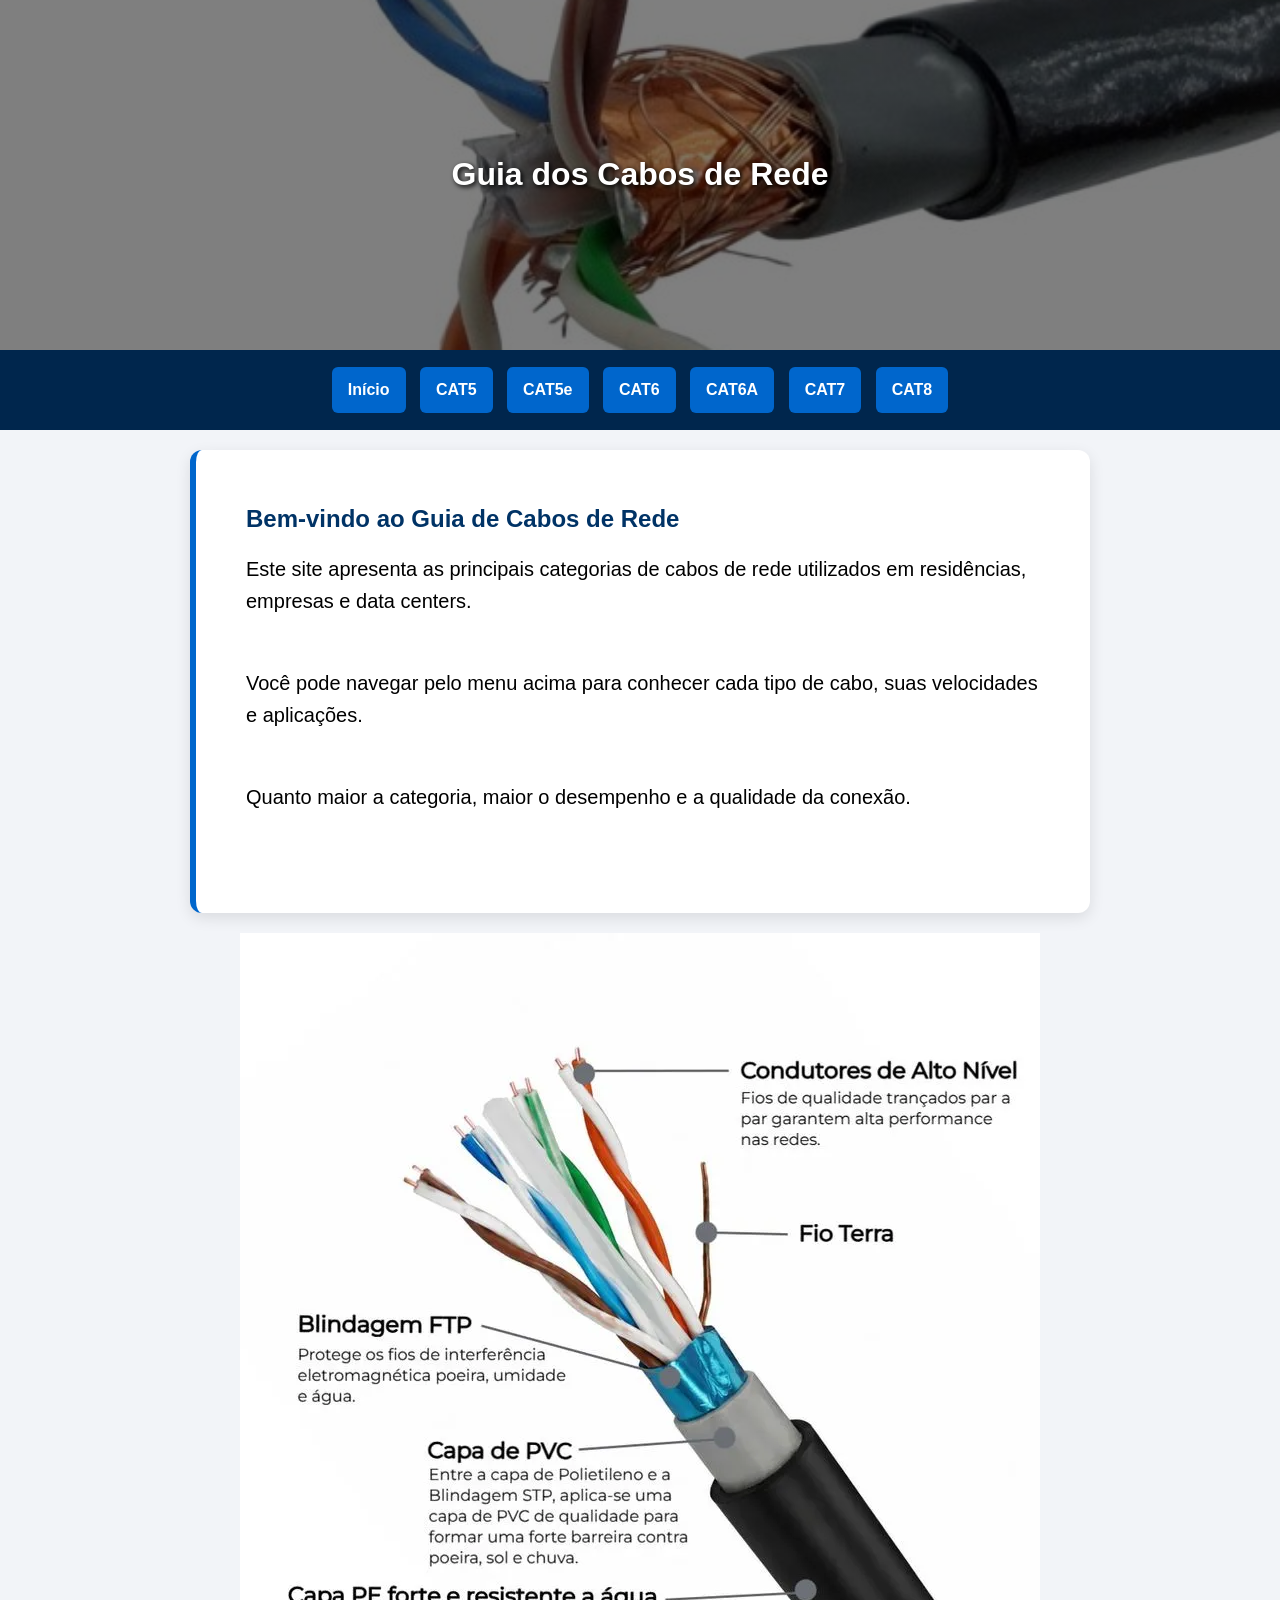
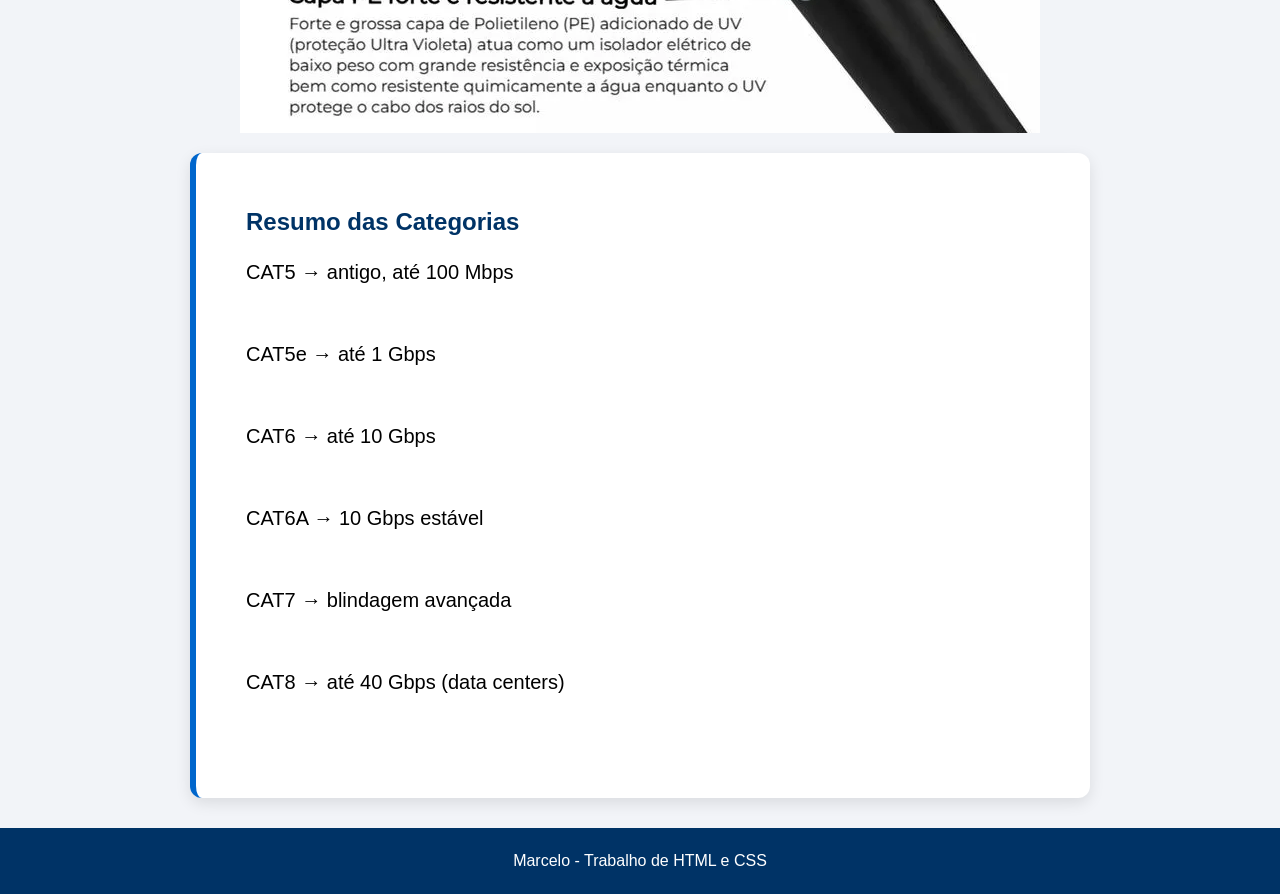
==== index.html @ ba2620e1 "desenvolvimento colocado imagens" ====
<!DOCTYPE html>
<html lang="pt-BR">
<head>
    <meta charset="UTF-8">
    <title>Guia dos Cabos de Rede</title>
    <link rel="stylesheet" href="style.css">
</head>

<body>

<div class="cabecalho">
    <h1>Guia dos Cabos de Rede</h1>
</div>

<div class="menu">
    <a href="index.html">Início</a>
    <a href="cat5.html">CAT5</a>
    <a href="cat5e.html">CAT5e</a>
    <a href="cat6.html">CAT6</a>
    <a href="cat6a.html">CAT6A</a>
    <a href="cat7.html">CAT7</a>
    <a href="cat8.html">CAT8</a>
</div>

<div class="apresentacao">
    <h2>Bem-vindo ao Guia de Cabos de Rede</h2>

    <p>
        Este site apresenta as principais categorias de cabos de rede utilizados em residências, empresas e data centers.
    </p>

    <p>
        Você pode navegar pelo menu acima para conhecer cada tipo de cabo, suas velocidades e aplicações.
    </p>

    <p>
        Quanto maior a categoria, maior o desempenho e a qualidade da conexão.
    </p>
</div>
   <div class="imagem-centro">
        <img src="img/cabo blindado.webp" alt="Cabo Blindado">
        
    </div>

<div class="conteudo">
    <h2>Resumo das Categorias</h2>

    <p>CAT5 → antigo, até 100 Mbps</p>
    <p>CAT5e → até 1 Gbps</p>
    <p>CAT6 → até 10 Gbps</p>
    <p>CAT6A → 10 Gbps estável</p>
    <p>CAT7 → blindagem avançada</p>
    <p>CAT8 → até 40 Gbps (data centers)</p>
</div>

<div class="rodape">
    <p>Marcelo - Trabalho de HTML e CSS</p>
</div>

</body>
</html>
---- style.css ----
* {
    margin: 0;
    padding: 0;
    box-sizing: border-box;
    font-family: Arial, sans-serif;
}

body {
    background-color: #f2f4f8;
    line-height: 1.6;
}

/* CABEÇALHO */
.cabecalho {
    background: linear-gradient(rgba(0,0,0,0.5),
    rgba(0,0,0,0.5)),
    url("img/cabo de rede.jpg");

    background-size: cover;
    background-position: center;

    height: 350px;

    display: flex;
    justify-content: center;
    align-items: center;

    color: white;
}
.imagem-centro{
    height: 800px;

     display: flex;
    justify-content: center;
    align-items: center;
    

}

.cabecalho h1 {
    font-size: 32px;
    text-shadow: 2px 2px 5px black;
}


/* MENU */
.menu {
    background-color: #00264d;
    text-align: center;
    padding: 12px;
    position: sticky;
    top: 0;
    z-index: 1000;
}

.menu a {
    color: white;
    text-decoration: none;
    background-color: #0066cc;
    padding: 10px 16px;
    margin: 5px;
    border-radius: 6px;
    display: inline-block;
    transition: 0.3s;
    font-weight: bold;
}

.menu a:hover {
    background-color: #0099ff;
    transform: scale(1.05);
}

/* CONTEÚDO (CARDS PROFISSIONAIS) */
.apresentacao,
.conteudo {
    width: 90%;
    max-width: 900px;
    margin: 20px auto;
    background-color: white;
    padding: 50px;
    border-radius: 12px;
    box-shadow: 0 5px 15px rgba(0,0,0,0.1);
    border-left: 6px solid #0066cc;
}

.apresentacao h2,
.conteudo h2 {
    color: #003366;
    margin-bottom: 15px;
}

.apresentacao p,
.conteudo p {
    margin-bottom: 50px;
    font-size: 20px;
}

/* BOTÃO VOLTAR */
.voltar {
    display: inline-block;
    margin-top: 15px;
    background-color: #0066cc;
    color: white;
    text-decoration: none;
    padding: 10px 18px;
    border-radius: 6px;
    transition: 0.3s;
    font-weight: bold;
}

.voltar:hover {
    background-color: #0099ff;
    transform: scale(1.05);
}

/* RODAPÉ */
.rodape {
    background-color: #003366;
    color: white;
    text-align: center;
    padding: 20px;
    margin-top: 30px;
}

/* RESPONSIVO */
@media (max-width: 500px) {
    .menu a {
        display: block;
        margin: 8px auto;
        width: 80%;
    }

    .cabecalho h1 {
        font-size: 24px;
    }
}
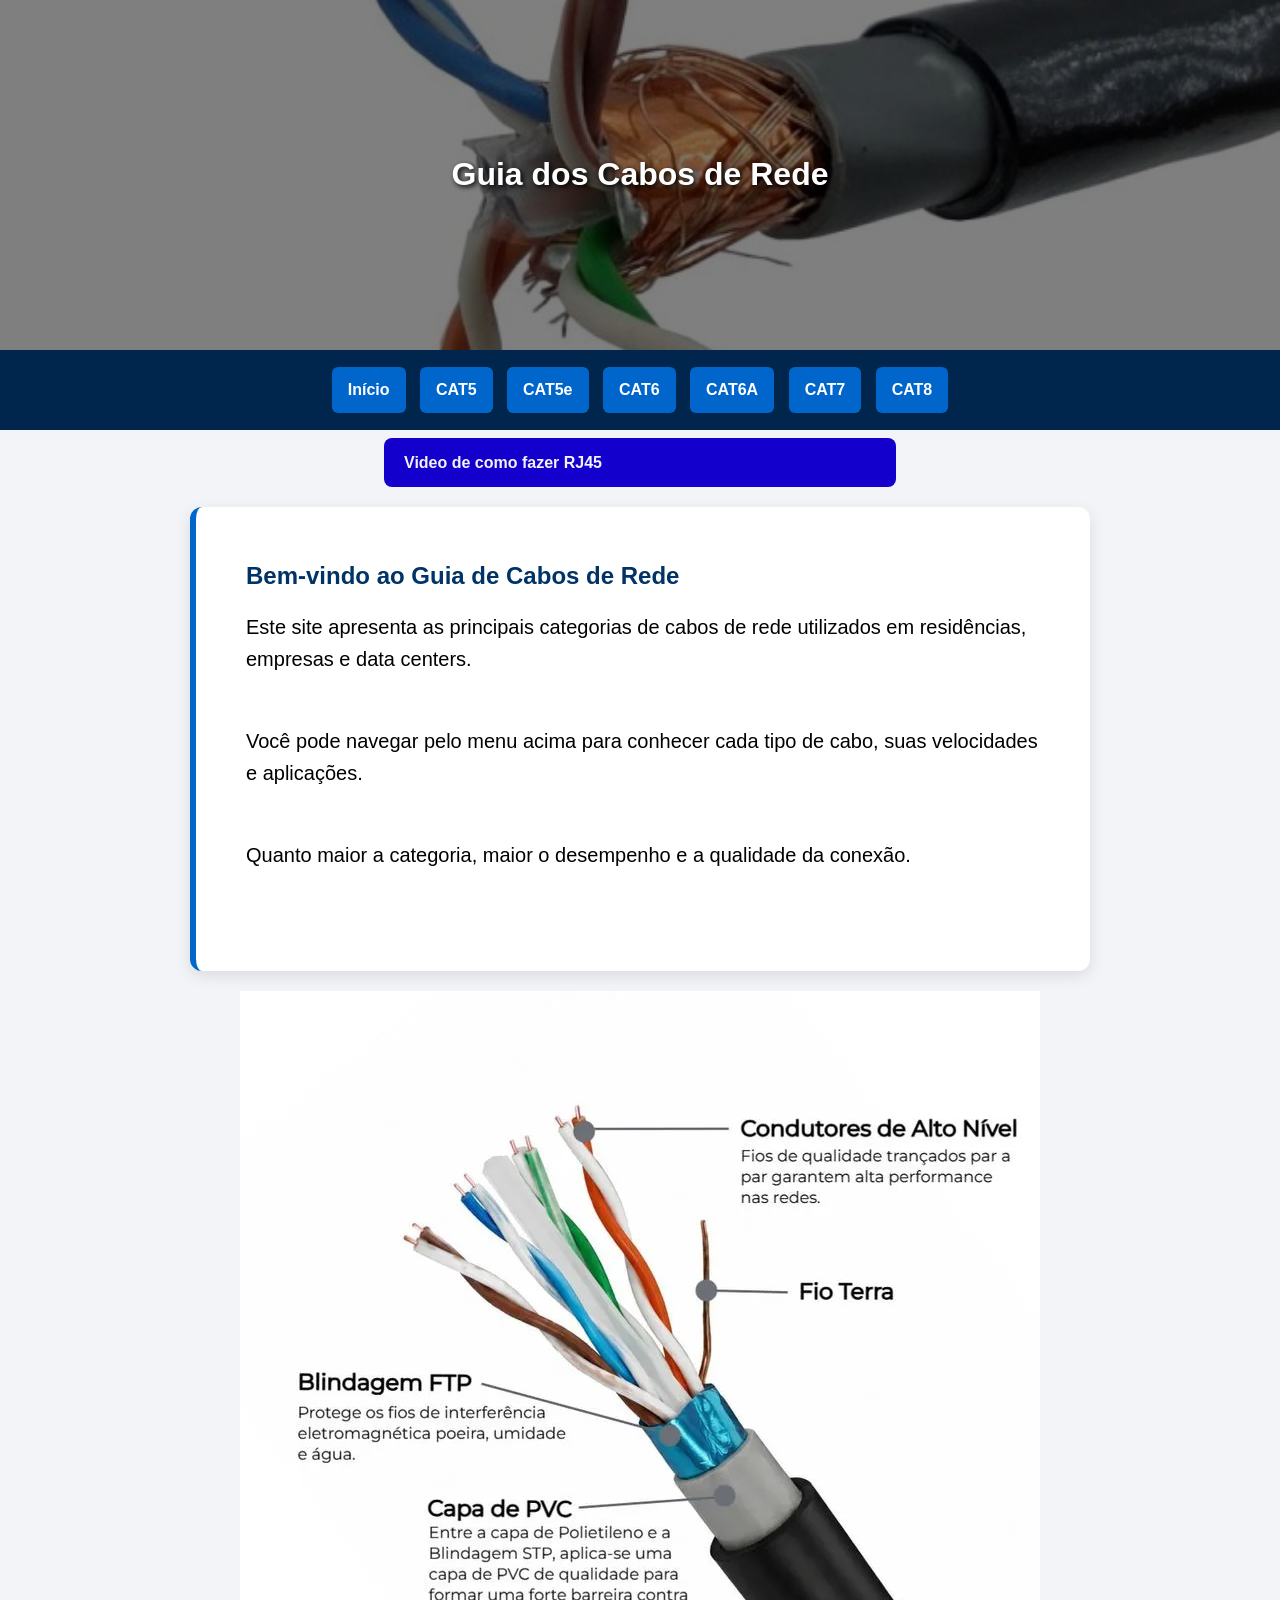
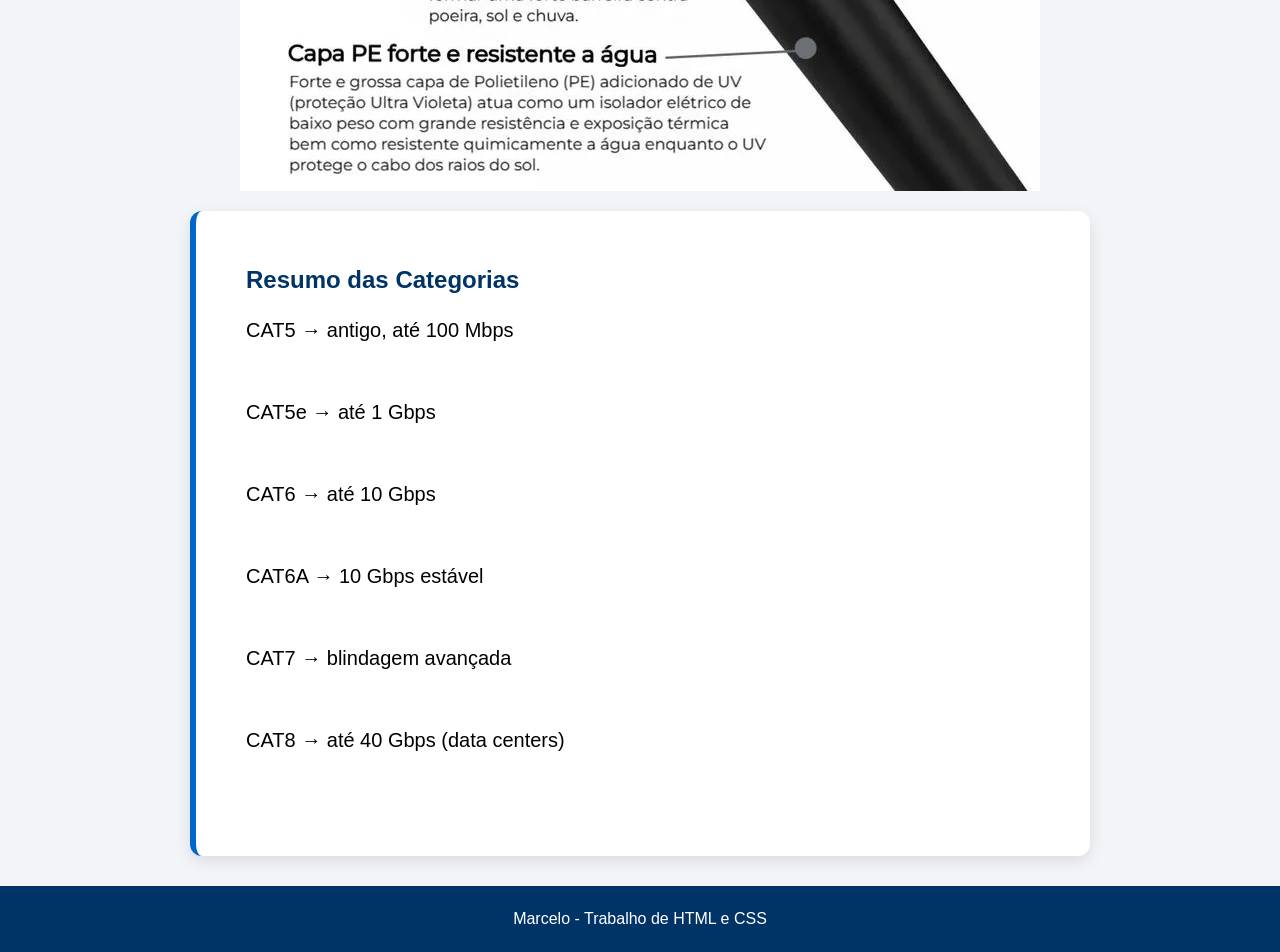
==== commit 34ccf07a: "video Emplementado botão vídeo youtube" ====
--- a/index.html
+++ b/index.html
@@ -21,6 +21,10 @@
     <a href="cat7.html">CAT7</a>
     <a href="cat8.html">CAT8</a>
 </div>
+<a class="botao-video" href="https://www.youtube.com/watch?v=OT_5EjDfD6M" target="_blank">
+    
+Video de como fazer RJ45
+</a>
 
 <div class="apresentacao">
     <h2>Bem-vindo ao Guia de Cabos de Rede</h2>
--- a/style.css
+++ b/style.css
@@ -29,10 +29,11 @@
 }
 .imagem-centro{
     height: 800px;
-
      display: flex;
     justify-content: center;
     align-items: center;
+    
+    
     
 
 }
@@ -81,6 +82,26 @@
     border-radius: 12px;
     box-shadow: 0 5px 15px rgba(0,0,0,0.1);
     border-left: 6px solid #0066cc;
+}
+.botao-video {
+    display: inline-block;
+    background-color: #1400cc;
+    color: rgb(242, 242, 248);
+    padding: 12px 20px;
+    border-radius: 8px;
+    text-decoration: none;
+    display: block;
+        margin: 8px auto;
+        width: 40%;
+    font-weight: bold;
+    transition: 0.3s;
+    display: block;
+       
+}
+
+.botao-video:hover {
+    background-color: #041785;
+    transform: scale(1.05);
 }
 
 .apresentacao h2,
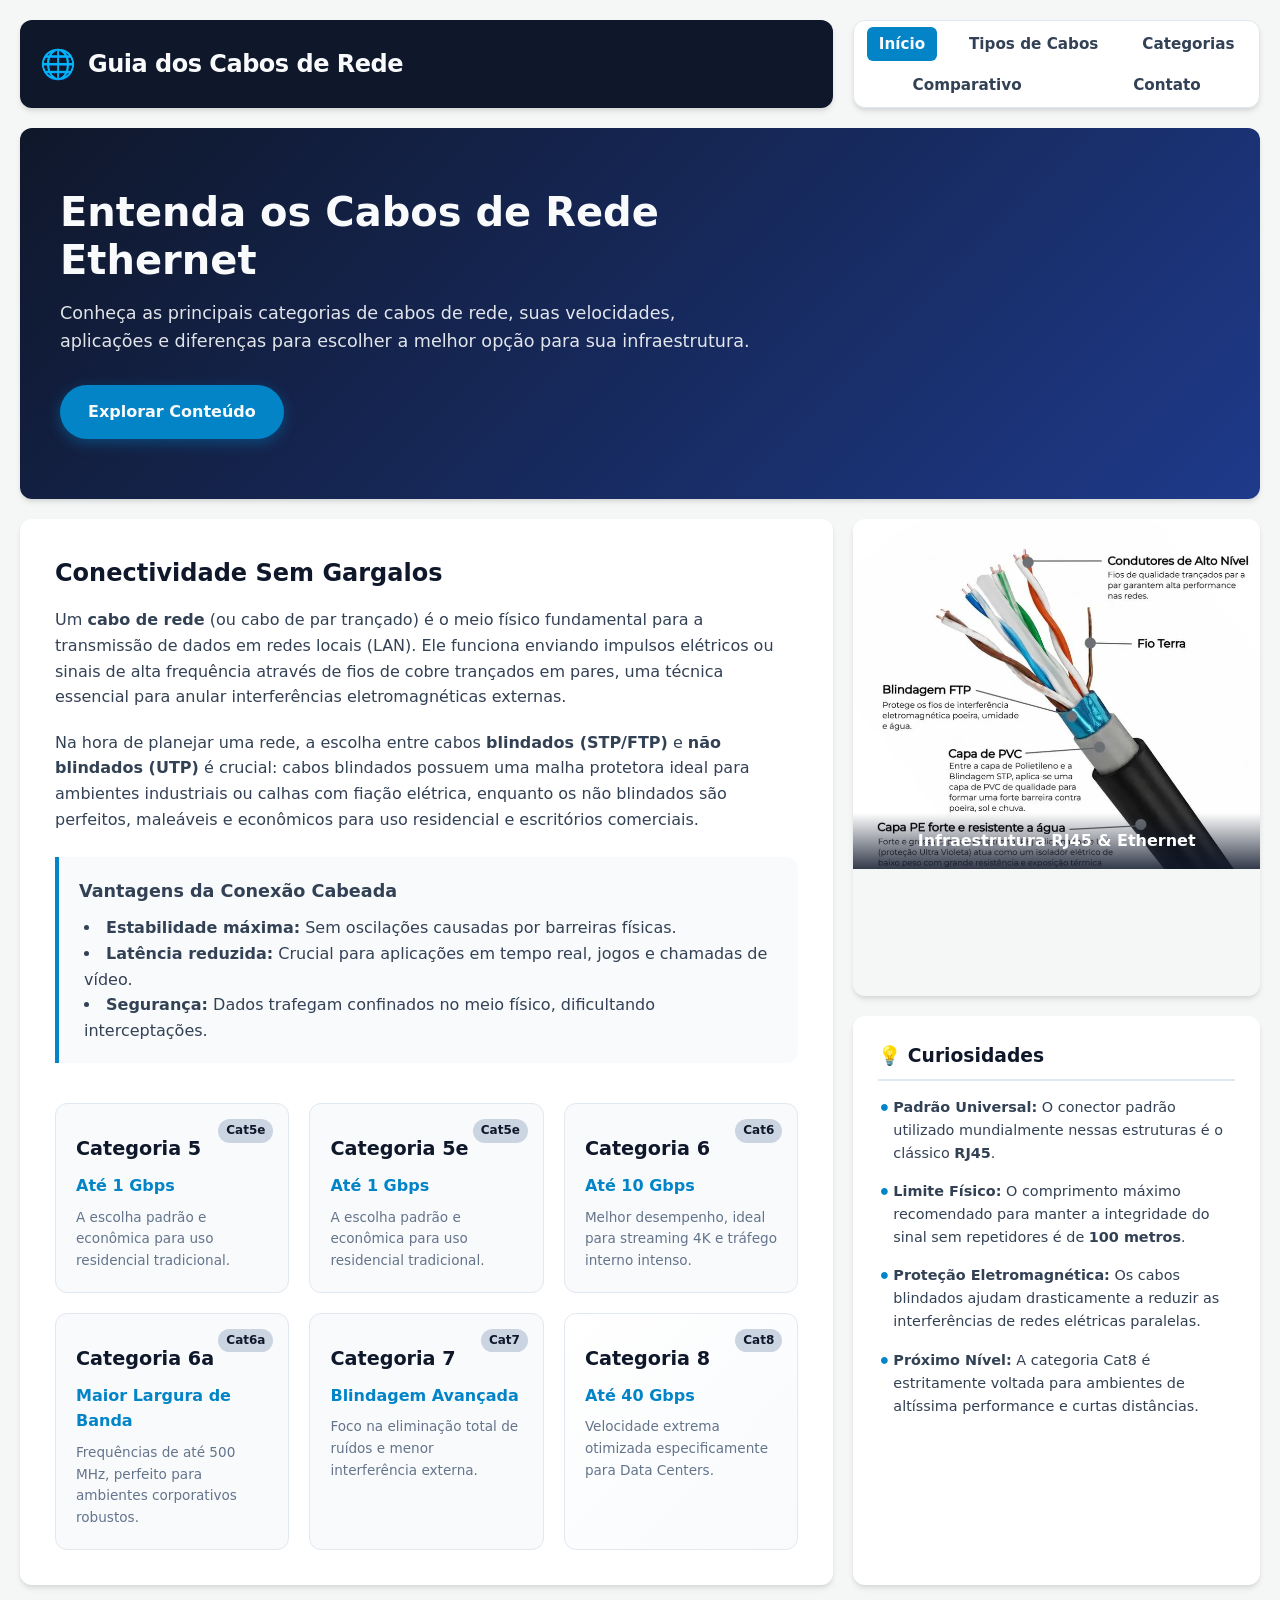
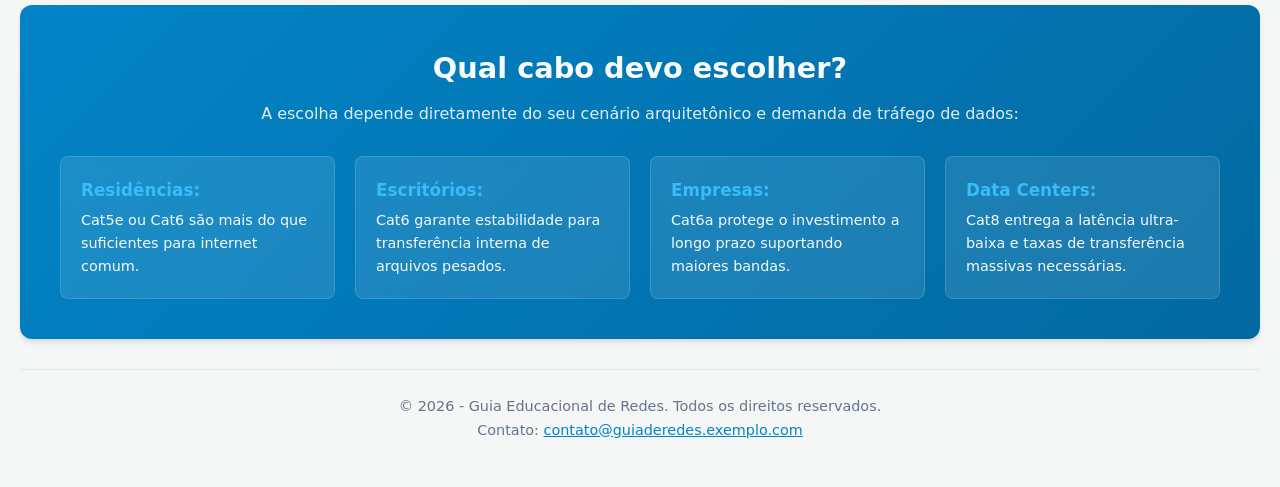
==== commit 20299abf: "Versão 3.0 FINAL Versão finalizada" ====
--- a/index.html
+++ b/index.html
@@ -2,64 +2,242 @@
 <html lang="pt-BR">
 <head>
     <meta charset="UTF-8">
-    <title>Guia dos Cabos de Rede</title>
+    <meta name="viewport" content="width=device-width, initial-scale=1.0">
+    <meta name="description" content="Guia educacional sobre cabos de rede Ethernet: categorias, velocidades e aplicações para escolher a melhor opção de infraestrutura.">
+    <title>Guia dos Cabos de Rede - Educacional</title>
     <link rel="stylesheet" href="style.css">
 </head>
-
 <body>
 
-<div class="cabecalho">
-    <h1>Guia dos Cabos de Rede</h1>
-</div>
-
-<div class="menu">
-    <a href="index.html">Início</a>
-    <a href="cat5.html">CAT5</a>
-    <a href="cat5e.html">CAT5e</a>
-    <a href="cat6.html">CAT6</a>
-    <a href="cat6a.html">CAT6A</a>
-    <a href="cat7.html">CAT7</a>
-    <a href="cat8.html">CAT8</a>
-</div>
-<a class="botao-video" href="https://www.youtube.com/watch?v=OT_5EjDfD6M" target="_blank">
-    
-Video de como fazer RJ45
-</a>
-
-<div class="apresentacao">
-    <h2>Bem-vindo ao Guia de Cabos de Rede</h2>
-
-    <p>
-        Este site apresenta as principais categorias de cabos de rede utilizados em residências, empresas e data centers.
-    </p>
-
-    <p>
-        Você pode navegar pelo menu acima para conhecer cada tipo de cabo, suas velocidades e aplicações.
-    </p>
-
-    <p>
-        Quanto maior a categoria, maior o desempenho e a qualidade da conexão.
-    </p>
-</div>
-   <div class="imagem-centro">
-        <img src="img/cabo blindado.webp" alt="Cabo Blindado">
-        
+    <!--
+    ====================================================
+    LINK DE ACESSIBILIDADE (SKIP LINK)
+
+    Permite que usuários de teclado/leitor de tela
+    pulem direto para o conteúdo principal, sem
+    precisar passar por todo o menu.
+    ====================================================
+    -->
+    <a href="#main-content" class="skip-link">Pular para o conteúdo principal</a>
+
+    <div class="grid-container">
+
+        <!--
+        ====================================================
+        CABEÇALHO (HEADER)
+
+        Exibe o logotipo e o título principal do site.
+        ====================================================
+        -->
+        <header class="header">
+            <div class="logo">
+                <span class="logo-icon" aria-hidden="true">🌐</span>
+                <h1>Guia dos Cabos de Rede</h1>
+            </div>
+        </header>
+
+        <!--
+        ====================================================
+        MENU PRINCIPAL (NAV)
+
+        Responsável pela navegação entre todas as seções
+        da página. Cada link aponta para um ID existente
+        no documento.
+        ====================================================
+        -->
+        <nav class="menu" aria-label="Navegação principal">
+            <ul>
+                <li><a href="#inicio" class="active">Início</a></li>
+                <li><a href="#tipos">Tipos de Cabos</a></li>
+                <li><a href="#categorias">Categorias</a></li>
+                <li><a href="#comparativo">Comparativo</a></li>
+                <li><a href="#contato">Contato</a></li>
+            </ul>
+        </nav>
+
+        <!--
+        ====================================================
+        HERO / BANNER DE ABERTURA
+
+        Chamada inicial que resume o propósito da página
+        e convida o usuário a explorar o conteúdo.
+        ====================================================
+        -->
+        <section class="hero" id="inicio">
+            <div class="hero-content">
+                <h2>Entenda os Cabos de Rede Ethernet</h2>
+                <p>Conheça as principais categorias de cabos de rede, suas velocidades, aplicações e diferenças para escolher a melhor opção para sua infraestrutura.</p>
+                <a href="#main-content" class="btn-hero">Explorar Conteúdo</a>
+            </div>
+        </section>
+
+        <!--
+        ====================================================
+        CONTEÚDO PRINCIPAL (MAIN)
+
+        Contém a introdução sobre cabos de rede (tipos
+        blindados x não blindados) e a grade de categorias
+        disponíveis (Cat5e a Cat8).
+        ====================================================
+        -->
+        <main class="main" id="main-content">
+
+            <!-- Introdução: explica o que é um cabo de rede e os tipos existentes -->
+            <section class="intro-section" id="tipos">
+                <h2>Conectividade Sem Gargalos</h2>
+                <p>Um <strong>cabo de rede</strong> (ou cabo de par trançado) é o meio físico fundamental para a transmissão de dados em redes locais (LAN). Ele funciona enviando impulsos elétricos ou sinais de alta frequência através de fios de cobre trançados em pares, uma técnica essencial para anular interferências eletromagnéticas externas.</p>
+
+                <p>Na hora de planejar uma rede, a escolha entre cabos <strong>blindados (STP/FTP)</strong> e <strong>não blindados (UTP)</strong> é crucial: cabos blindados possuem uma malha protetora ideal para ambientes industriais ou calhas com fiação elétrica, enquanto os não blindados são perfeitos, maleáveis e econômicos para uso residencial e escritórios comerciais.</p>
+
+                <div class="advantages">
+                    <h3>Vantagens da Conexão Cabeada</h3>
+                    <ul>
+                        <li><strong>Estabilidade máxima:</strong> Sem oscilações causadas por barreiras físicas.</li>
+                        <li><strong>Latência reduzida:</strong> Crucial para aplicações em tempo real, jogos e chamadas de vídeo.</li>
+                        <li><strong>Segurança:</strong> Dados trafegam confinados no meio físico, dificultando interceptações.</li>
+                    </ul>
+                </div>
+            </section>
+
+            <!-- Grade de categorias: cartões clicáveis para cada categoria de cabo -->
+            <section class="categories-grid" id="categorias" aria-labelledby="categorias-titulo">
+                <h2 id="categorias-titulo" class="visually-hidden">Categorias de Cabos</h2>
+
+                <a href="cat5.html" class="card">
+                    <span class="card-badge">Cat5e</span>
+                    <h3>Categoria 5</h3>
+                    <p class="speed">Até 1 Gbps</p>
+                    <p class="desc">A escolha padrão e econômica para uso residencial tradicional.</p>
+                </a>
+
+                <a href="cat5e.html" class="card">
+                    <span class="card-badge">Cat5e</span>
+                    <h3>Categoria 5e</h3>
+                    <p class="speed">Até 1 Gbps</p>
+                    <p class="desc">A escolha padrão e econômica para uso residencial tradicional.</p>
+                </a>
+
+                <a href="cat6.html" class="card">
+                    <span class="card-badge">Cat6</span>
+                    <h3>Categoria 6</h3>
+                    <p class="speed">Até 10 Gbps</p>
+                    <p class="desc">Melhor desempenho, ideal para streaming 4K e tráfego interno intenso.</p>
+                </a>
+
+                <a href="cat6a.html" class="card">
+                    <span class="card-badge">Cat6a</span>
+                    <h3>Categoria 6a</h3>
+                    <p class="speed">Maior Largura de Banda</p>
+                    <p class="desc">Frequências de até 500 MHz, perfeito para ambientes corporativos robustos.</p>
+                </a>
+
+                <a href="cat7.html" class="card">
+                    <span class="card-badge">Cat7</span>
+                    <h3>Categoria 7</h3>
+                    <p class="speed">Blindagem Avançada</p>
+                    <p class="desc">Foco na eliminação total de ruídos e menor interferência externa.</p>
+                </a>
+
+                <a href="cat8.html" class="card data-center">
+                    <span class="card-badge">Cat8</span>
+                    <h3>Categoria 8</h3>
+                    <p class="speed">Até 40 Gbps</p>
+                    <p class="desc">Velocidade extrema otimizada especificamente para Data Centers.</p>
+                </a>
+            </section>
+        </main>
+
+        <!--
+        ====================================================
+        SLIDER DE IMAGENS (ASIDE)
+
+        Carrossel automático com fotos ilustrativas de
+        cabos e infraestrutura de rede.
+        A animação é pausada em hover/foco e respeita a
+        preferência de "movimento reduzido" do usuário.
+        ====================================================
+        -->
+        <aside class="image">
+            <div class="slider">
+                <figure>
+                    <img src="img/cabo blindado.webp" alt="Cabo de rede blindado com conector RJ45 em close-up">
+                    <img src="img/cabo de rede.jpg" alt="Feixe de cabos de rede organizados em uma infraestrutura de rack">
+                    <figcaption class="image-overlay">Infraestrutura RJ45 &amp; Ethernet</figcaption>
+                </figure>
+            </div>
+        </aside>
+
+        <!--
+        ====================================================
+        CURIOSIDADES (ASIDE)
+
+        Bloco lateral com informações complementares e
+        rápidas sobre cabos de rede.
+        ====================================================
+        -->
+        <aside class="extra">
+            <div class="extra-box">
+                <h3><span aria-hidden="true">💡</span> Curiosidades</h3>
+                <ul class="curiosities-list">
+                    <li>
+                        <strong>Padrão Universal:</strong> O conector padrão utilizado mundialmente nessas estruturas é o clássico <strong>RJ45</strong>.
+                    </li>
+                    <li>
+                        <strong>Limite Físico:</strong> O comprimento máximo recomendado para manter a integridade do sinal sem repetidores é de <strong>100 metros</strong>.
+                    </li>
+                    <li>
+                        <strong>Proteção Eletromagnética:</strong> Os cabos blindados ajudam drasticamente a reduzir as interferências de redes elétricas paralelas.
+                    </li>
+                    <li>
+                        <strong>Próximo Nível:</strong> A categoria Cat8 é estritamente voltada para ambientes de altíssima performance e curtas distâncias.
+                    </li>
+                </ul>
+            </div>
+        </aside>
+
+        <!--
+        ====================================================
+        BANNER COMPARATIVO
+
+        Ajuda o usuário a decidir qual categoria de cabo
+        combina com cada cenário de uso.
+        ====================================================
+        -->
+        <section class="banner" id="comparativo">
+            <div class="banner-content">
+                <h2>Qual cabo devo escolher?</h2>
+                <p>A escolha depende diretamente do seu cenário arquitetônico e demanda de tráfego de dados:</p>
+                <div class="banner-segments">
+                    <div class="segment">
+                        <strong>Residências:</strong> Cat5e ou Cat6 são mais do que suficientes para internet comum.
+                    </div>
+                    <div class="segment">
+                        <strong>Escritórios:</strong> Cat6 garante estabilidade para transferência interna de arquivos pesados.
+                    </div>
+                    <div class="segment">
+                        <strong>Empresas:</strong> Cat6a protege o investimento a longo prazo suportando maiores bandas.
+                    </div>
+                    <div class="segment">
+                        <strong>Data Centers:</strong> Cat8 entrega a latência ultra-baixa e taxas de transferência massivas necessárias.
+                    </div>
+                </div>
+            </div>
+        </section>
+
+        <!--
+        ====================================================
+        RODAPÉ (FOOTER)
+
+        Créditos do site e ponto de contato (id="contato",
+        referenciado pelo menu principal).
+        ====================================================
+        -->
+        <footer class="footer" id="contato">
+            <p>&copy; 2026 - Guia Educacional de Redes. Todos os direitos reservados.</p>
+            <p>Contato: <a href="mailto:contato@guiaderedes.exemplo.com">contato@guiaderedes.exemplo.com</a></p>
+        </footer>
+
     </div>
-
-<div class="conteudo">
-    <h2>Resumo das Categorias</h2>
-
-    <p>CAT5 → antigo, até 100 Mbps</p>
-    <p>CAT5e → até 1 Gbps</p>
-    <p>CAT6 → até 10 Gbps</p>
-    <p>CAT6A → 10 Gbps estável</p>
-    <p>CAT7 → blindagem avançada</p>
-    <p>CAT8 → até 40 Gbps (data centers)</p>
-</div>
-
-<div class="rodape">
-    <p>Marcelo - Trabalho de HTML e CSS</p>
-</div>
 
 </body>
 </html>
--- a/style.css
+++ b/style.css
@@ -1,157 +1,563 @@
+/* ==========================================================================
+   1. CONFIGURAÇÕES GERAIS E PALETA DE CORES
+
+   Variáveis globais (design tokens) usadas em todo o site:
+   cores, sombras, raio de borda e transição padrão.
+   ========================================================================== */
+:root {
+    --bg-principal: #f4f7f6;
+    --bg-cards: #ffffff;
+    --cor-primaria: #0f172a;   /* Azul Escuro / Slate */
+    --cor-secundaria: #0284c7; /* Azul Tecnológico / Sky Blue */
+    --cor-acento: #38bdf8;     /* Azul Claro Brilhante */
+    --texto-escuro: #334155;
+    --texto-claro: #f8fafc;
+    --sombra-suave: 0 4px 6px -1px rgba(0, 0, 0, 0.1), 0 2px 4px -1px rgba(0, 0, 0, 0.06);
+    --sombra-hover: 0 10px 15px -3px rgba(2, 132, 199, 0.2);
+    --borda-raio: 12px;
+    --transicao: all 0.3s ease;
+}
+
 * {
     margin: 0;
     padding: 0;
     box-sizing: border-box;
-    font-family: Arial, sans-serif;
+}
+
+html {
+    scroll-behavior: smooth;
+    font-family: system-ui, -apple-system, BlinkMacSystemFont, 'Segoe UI', Roboto, Oxygen, Ubuntu, Cantarell, sans-serif;
 }
 
 body {
-    background-color: #f2f4f8;
+    background-color: var(--bg-principal);
+    color: var(--texto-escuro);
     line-height: 1.6;
-}
-
-/* CABEÇALHO */
-.cabecalho {
-    background: linear-gradient(rgba(0,0,0,0.5),
-    rgba(0,0,0,0.5)),
-    url("img/cabo de rede.jpg");
-
-    background-size: cover;
-    background-position: center;
-
+    padding: 20px;
+}
+
+/* ==========================================================================
+   2. UTILITÁRIOS DE ACESSIBILIDADE
+
+   Classes de apoio que não alteram o layout visual, mas
+   melhoram a navegação por teclado e leitor de tela.
+   ========================================================================== */
+
+/* Esconde visualmente um elemento mas mantém disponível para leitores de tela */
+.visually-hidden {
+    position: absolute;
+    width: 1px;
+    height: 1px;
+    padding: 0;
+    margin: -1px;
+    overflow: hidden;
+    clip: rect(0, 0, 0, 0);
+    white-space: nowrap;
+    border: 0;
+}
+
+/* Link "Pular para o conteúdo": some fora da tela e aparece ao receber foco */
+.skip-link {
+    position: absolute;
+    top: -50px;
+    left: 10px;
+    background: var(--cor-primaria);
+    color: var(--texto-claro);
+    padding: 10px 16px;
+    border-radius: 6px;
+    z-index: 100;
+    transition: top 0.2s ease;
+}
+
+.skip-link:focus {
+    top: 10px;
+}
+
+/* Contorno de foco visível e consistente para navegação por teclado */
+a:focus-visible,
+button:focus-visible {
+    outline: 3px solid var(--cor-acento);
+    outline-offset: 2px;
+}
+
+/* ==========================================================================
+   3. ESTRUTURA PRINCIPAL DO GRID LAYOUT (DESKTOP)
+
+   Define as áreas nomeadas do grid principal da página.
+   ========================================================================== */
+.grid-container {
+    display: grid;
+    max-width: 1300px;
+    margin: 0 auto;
+    gap: 20px;
+    grid-template-columns: 2fr 1fr;
+    grid-template-areas:
+        "header menu"
+        "hero hero"
+        "main image"
+        "main extra"
+        "banner banner";
+}
+
+/* ==========================================================================
+   4. ESTILIZAÇÃO DOS COMPONENTES INDIVIDUAIS
+   ========================================================================== */
+
+/* --- HEADER: área do logotipo e título principal --- */
+.header {
+    grid-area: header;
+    background-color: var(--cor-primaria);
+    color: var(--texto-claro);
+    padding: 20px;
+    border-radius: var(--borda-raio);
+    display: flex;
+    align-items: center;
+    box-shadow: var(--sombra-suave);
+}
+
+.logo {
+    display: flex;
+    align-items: center;
+    gap: 12px;
+}
+
+.logo-icon {
+    font-size: 1.8rem;
+}
+
+.header h1 {
+    font-size: 1.5rem;
+    font-weight: 700;
+    letter-spacing: -0.5px;
+}
+
+/* --- MENU: navegação principal em formato de barra horizontal --- */
+.menu {
+    grid-area: menu;
+    background-color: var(--bg-cards);
+    padding: 10px;
+    border-radius: var(--borda-raio);
+    display: flex;
+    align-items: center;
+    justify-content: center;
+    box-shadow: var(--sombra-suave);
+    border: 1px solid #e2e8f0;
+}
+
+.menu ul {
+    list-style: none;
+    display: flex;
+    gap: 15px;
+    width: 100%;
+    justify-content: space-around;
+    flex-wrap: wrap;
+}
+
+.menu a {
+    text-decoration: none;
+    color: var(--texto-escuro);
+    font-weight: 600;
+    font-size: 0.95rem;
+    padding: 8px 12px;
+    border-radius: 6px;
+    transition: var(--transicao);
+}
+
+.menu a:hover,
+.menu a.active {
+    background-color: var(--cor-secundaria);
+    color: var(--texto-claro);
+}
+
+/* --- HERO: chamada de destaque na abertura da página --- */
+.hero {
+    grid-area: hero;
+    background: linear-gradient(135deg, #0f172a 0%, #1e3a8a 100%);
+    color: var(--texto-claro);
+    padding: 60px 40px;
+    border-radius: var(--borda-raio);
+    box-shadow: var(--sombra-suave);
+    display: flex;
+    align-items: center;
+}
+
+.hero-content {
+    max-width: 700px;
+}
+
+.hero h2 {
+    font-size: 2.5rem;
+    margin-bottom: 15px;
+    line-height: 1.2;
+}
+
+.hero p {
+    font-size: 1.1rem;
+    margin-bottom: 30px;
+    opacity: 0.9;
+}
+
+.btn-hero {
+    display: inline-block;
+    background-color: var(--cor-secundaria);
+    color: var(--texto-claro);
+    text-decoration: none;
+    padding: 14px 28px;
+    border-radius: 30px;
+    font-weight: 600;
+    box-shadow: 0 4px 14px rgba(2, 132, 199, 0.4);
+    transition: var(--transicao);
+}
+
+.btn-hero:hover {
+    background-color: var(--cor-acento);
+    color: var(--cor-primaria);
+    transform: translateY(-2px);
+}
+
+/* --- MAIN: conteúdo textual + grade de cartões de categorias --- */
+.main {
+    grid-area: main;
+    background-color: var(--bg-cards);
+    padding: 35px;
+    border-radius: var(--borda-raio);
+    box-shadow: var(--sombra-suave);
+}
+
+.intro-section h2 {
+    color: var(--cor-primaria);
+    margin-bottom: 15px;
+}
+
+.intro-section p {
+    margin-bottom: 20px;
+}
+
+.advantages {
+    background-color: #f8fafc;
+    padding: 20px;
+    border-left: 4px solid var(--cor-secundaria);
+    border-radius: 0 var(--borda-raio) var(--borda-raio) 0;
+    margin: 25px 0;
+}
+
+.advantages h3 {
+    margin-bottom: 10px;
+    font-size: 1.1rem;
+}
+
+.advantages ul {
+    list-style-position: inside;
+    padding-left: 5px;
+}
+
+/* Grid interna de cartões (categorias de cabos) */
+.categories-grid {
+    display: grid;
+    grid-template-columns: repeat(auto-fill, minmax(200px, 1fr));
+    gap: 20px;
+    margin-top: 40px;
+}
+
+.card {
+    background: #f8fafc;
+    border: 1px solid #e2e8f0;
+    border-radius: var(--borda-raio);
+    padding: 20px;
+    position: relative;
+    transition: var(--transicao);
+    text-decoration: none;
+    color: inherit;
+    display: block;
+}
+
+.card:hover {
+    transform: translateY(-5px);
+    box-shadow: var(--sombra-hover);
+    border-color: var(--cor-secundaria);
+}
+
+.card-badge {
+    position: absolute;
+    top: 15px;
+    right: 15px;
+    background: #cbd5e1;
+    color: var(--cor-primaria);
+    font-size: 0.75rem;
+    font-weight: 700;
+    padding: 2px 8px;
+    border-radius: 20px;
+}
+
+.card h3 {
+    margin-top: 10px;
+    font-size: 1.2rem;
+    color: var(--cor-primaria);
+}
+
+.card .speed {
+    color: var(--cor-secundaria);
+    font-weight: 700;
+    font-size: 1rem;
+    margin: 8px 0;
+}
+
+.card .desc {
+    font-size: 0.85rem;
+    color: #64748b;
+}
+
+/* Variação visual usada no cartão da categoria Cat8 (Data Center) */
+.card.data-center {
+    background: linear-gradient(to bottom right, #ffffff, #f8fafc);
+}
+
+/* --- IMAGE: carrossel de imagens ilustrativas --- */
+.image {
+    grid-area: image;
+    border-radius: var(--borda-raio);
+    overflow: hidden;
+    box-shadow: var(--sombra-suave);
+    min-height: 350px;
+    position: relative;
+}
+
+.slider {
+    width: 100%;
     height: 350px;
-
+    overflow: hidden;
+    position: relative;
+}
+
+.slider figure {
     display: flex;
-    justify-content: center;
-    align-items: center;
-
+    width: 200%;
+    height: 100%;
+    margin: 0;
+    animation: slide 12s infinite;
+}
+
+/* Pausa a animação quando o usuário passa o mouse ou navega por teclado,
+   dando controle sobre o conteúdo em movimento (requisito de acessibilidade) */
+.slider:hover figure,
+.slider:focus-within figure {
+    animation-play-state: paused;
+}
+
+.slider figure img {
+    width: 50%;
+    height: 100%;
+    object-fit: cover;
+    flex-shrink: 0;
+}
+
+.image-overlay {
+    position: absolute;
+    bottom: 0;
+    left: 0;
+    right: 0;
+    background: linear-gradient(transparent, rgba(15, 23, 42, 0.85));
     color: white;
-}
-.imagem-centro{
-    height: 800px;
-     display: flex;
-    justify-content: center;
-    align-items: center;
-    
-    
-    
-
-}
-
-.cabecalho h1 {
-    font-size: 32px;
-    text-shadow: 2px 2px 5px black;
-}
-
-
-/* MENU */
-.menu {
-    background-color: #00264d;
+    padding: 15px;
+    font-weight: 600;
     text-align: center;
-    padding: 12px;
-    position: sticky;
-    top: 0;
-    z-index: 1000;
-}
-
-.menu a {
-    color: white;
-    text-decoration: none;
-    background-color: #0066cc;
-    padding: 10px 16px;
-    margin: 5px;
-    border-radius: 6px;
-    display: inline-block;
-    transition: 0.3s;
+}
+
+/* --- EXTRA: bloco lateral de curiosidades --- */
+.extra {
+    grid-area: extra;
+    background-color: var(--bg-cards);
+    padding: 25px;
+    border-radius: var(--borda-raio);
+    box-shadow: var(--sombra-suave);
+}
+
+.extra h3 {
+    color: var(--cor-primaria);
+    margin-bottom: 15px;
+    border-bottom: 2px solid #e2e8f0;
+    padding-bottom: 8px;
+}
+
+.curiosities-list {
+    list-style: none;
+}
+
+.curiosities-list li {
+    margin-bottom: 15px;
+    font-size: 0.9rem;
+    position: relative;
+    padding-left: 15px;
+}
+
+.curiosities-list li::before {
+    content: "•";
+    color: var(--cor-secundaria);
     font-weight: bold;
-}
-
-.menu a:hover {
-    background-color: #0099ff;
-    transform: scale(1.05);
-}
-
-/* CONTEÚDO (CARDS PROFISSIONAIS) */
-.apresentacao,
-.conteudo {
-    width: 90%;
-    max-width: 900px;
-    margin: 20px auto;
-    background-color: white;
-    padding: 50px;
-    border-radius: 12px;
-    box-shadow: 0 5px 15px rgba(0,0,0,0.1);
-    border-left: 6px solid #0066cc;
-}
-.botao-video {
-    display: inline-block;
-    background-color: #1400cc;
-    color: rgb(242, 242, 248);
-    padding: 12px 20px;
+    font-size: 1.2rem;
+    position: absolute;
+    left: 0;
+    top: -2px;
+}
+
+/* --- BANNER: seção comparativa de cenários de uso --- */
+.banner {
+    grid-area: banner;
+    background: linear-gradient(135deg, #0284c7 0%, #0369a1 100%);
+    color: var(--texto-claro);
+    padding: 40px;
+    border-radius: var(--borda-raio);
+    box-shadow: var(--sombra-suave);
+}
+
+.banner h2 {
+    font-size: 1.8rem;
+    margin-bottom: 10px;
+    text-align: center;
+}
+
+.banner > .banner-content > p {
+    text-align: center;
+    margin-bottom: 30px;
+    opacity: 0.9;
+}
+
+.banner-segments {
+    display: grid;
+    grid-template-columns: repeat(auto-fit, minmax(220px, 1fr));
+    gap: 20px;
+}
+
+.segment {
+    background: rgba(255, 255, 255, 0.1);
+    padding: 20px;
     border-radius: 8px;
-    text-decoration: none;
+    backdrop-filter: blur(5px);
+    border: 1px solid rgba(255, 255, 255, 0.15);
+    font-size: 0.9rem;
+}
+
+.segment strong {
     display: block;
-        margin: 8px auto;
-        width: 40%;
-    font-weight: bold;
-    transition: 0.3s;
-    display: block;
-       
-}
-
-.botao-video:hover {
-    background-color: #041785;
-    transform: scale(1.05);
-}
-
-.apresentacao h2,
-.conteudo h2 {
-    color: #003366;
-    margin-bottom: 15px;
-}
-
-.apresentacao p,
-.conteudo p {
-    margin-bottom: 50px;
-    font-size: 20px;
-}
-
-/* BOTÃO VOLTAR */
-.voltar {
-    display: inline-block;
-    margin-top: 15px;
-    background-color: #0066cc;
-    color: white;
-    text-decoration: none;
-    padding: 10px 18px;
-    border-radius: 6px;
-    transition: 0.3s;
-    font-weight: bold;
-}
-
-.voltar:hover {
-    background-color: #0099ff;
-    transform: scale(1.05);
-}
-
-/* RODAPÉ */
-.rodape {
-    background-color: #003366;
-    color: white;
+    font-size: 1.05rem;
+    margin-bottom: 5px;
+    color: var(--cor-acento);
+}
+
+/* --- FOOTER: rodapé, ocupa a largura total do grid --- */
+.footer {
+    grid-column: 1 / -1;
     text-align: center;
-    padding: 20px;
-    margin-top: 30px;
-}
-
-/* RESPONSIVO */
-@media (max-width: 500px) {
+    padding: 25px;
+    color: #64748b;
+    font-size: 0.9rem;
+    border-top: 1px solid #e2e8f0;
+    margin-top: 10px;
+}
+
+.footer a {
+    color: var(--cor-secundaria);
+}
+
+/* ==========================================================================
+   5. ANIMAÇÕES
+   ========================================================================== */
+
+/* Animação do carrossel: desliza entre as 2 imagens do slider */
+@keyframes slide {
+    0%, 20% {
+        transform: translateX(0);
+    }
+    50%, 70% {
+        transform: translateX(-50%);
+    }
+    100% {
+        transform: translateX(0);
+    }
+}
+
+/* Respeita a preferência do sistema por movimento reduzido:
+   usuários sensíveis a animação deixam de ver o carrossel em movimento */
+@media (prefers-reduced-motion: reduce) {
+    .slider figure {
+        animation: none;
+    }
+    html {
+        scroll-behavior: auto;
+    }
+}
+
+/* ==========================================================================
+   6. RESPONSIVIDADE (MEDIA QUERIES)
+   ========================================================================== */
+
+/* TABLET: reorganiza o grid em 2 colunas, imagem e extras lado a lado */
+@media (max-width: 992px) {
+    .grid-container {
+        grid-template-columns: 1fr 1fr;
+        grid-template-areas:
+            "header menu"
+            "hero hero"
+            "main main"
+            "image extra"
+            "banner banner";
+    }
+
+    .hero h2 {
+        font-size: 2.1rem;
+    }
+}
+
+/* MOBILE: empilha todas as áreas em uma única coluna */
+@media (max-width: 680px) {
+    body {
+        padding: 10px;
+    }
+
+    .grid-container {
+        grid-template-columns: 1fr;
+        grid-template-areas:
+            "header"
+            "menu"
+            "hero"
+            "main"
+            "image"
+            "extra"
+            "banner";
+        gap: 15px;
+    }
+
+    .header {
+        justify-content: center;
+        text-align: center;
+    }
+
+    .menu ul {
+        flex-direction: column;
+        align-items: center;
+        gap: 8px;
+    }
+
     .menu a {
-        display: block;
-        margin: 8px auto;
-        width: 80%;
-    }
-
-    .cabecalho h1 {
-        font-size: 24px;
+        width: 100%;
+        text-align: center;
+        padding: 10px;
+    }
+
+    .hero {
+        padding: 40px 20px;
+        text-align: center;
+    }
+
+    .hero h2 {
+        font-size: 1.8rem;
+    }
+
+    .main {
+        padding: 20px;
+    }
+
+    .banner {
+        padding: 25px 15px;
     }
 }
